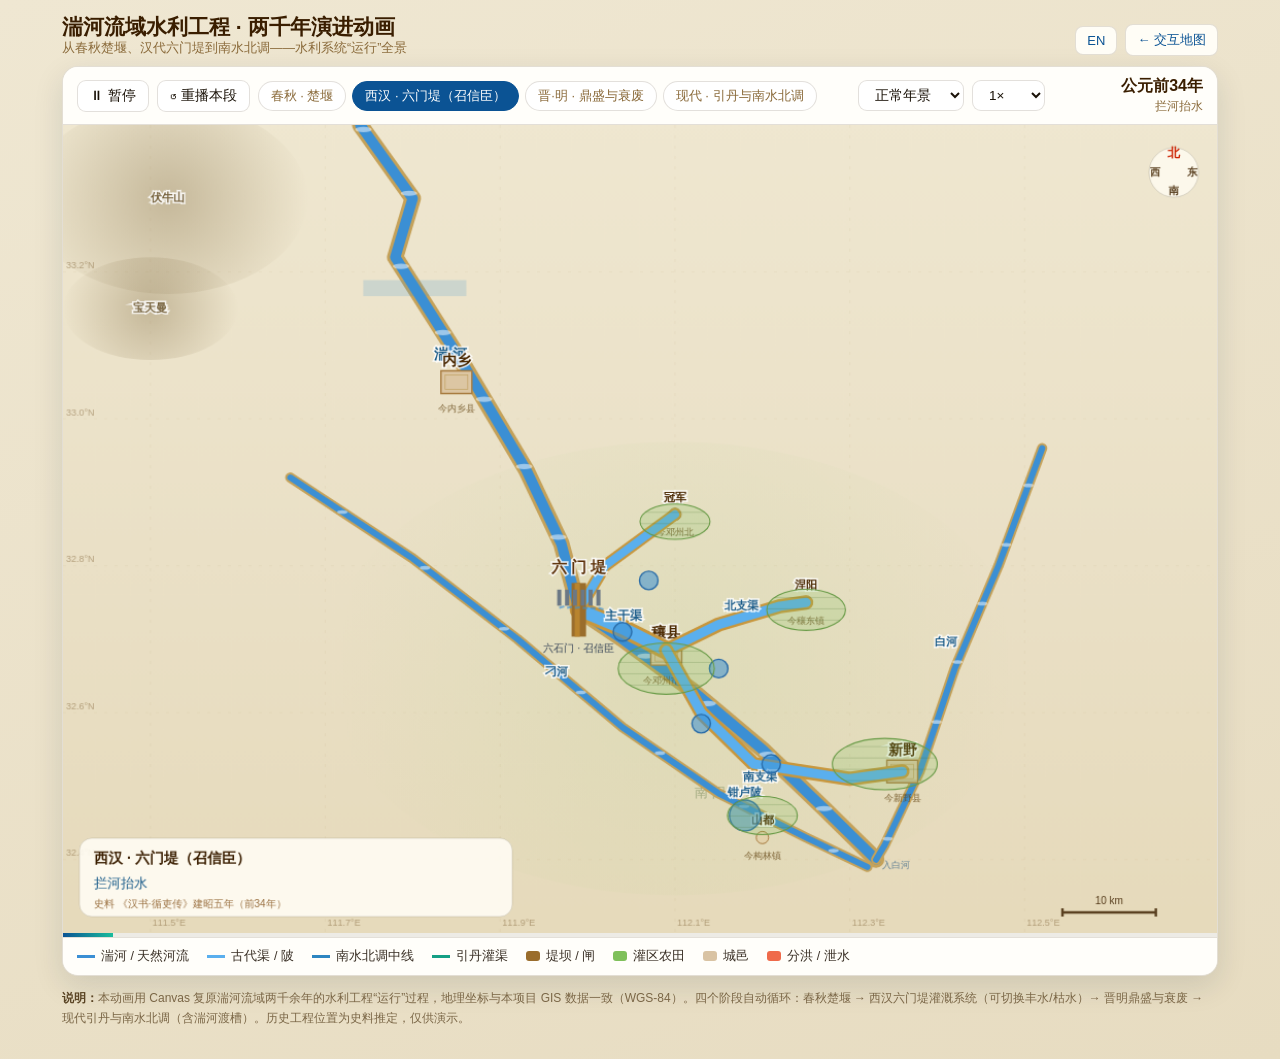
==== demo.html @ 33f76254 "Add comprehensive Canvas animation demo (2,000-year evolution) A self-contained, bilingual Canvas an" ====
<!DOCTYPE html>
<html lang="zh-CN">
<head>
<meta charset="UTF-8"/>
<meta name="viewport" content="width=device-width,initial-scale=1.0"/>
<title>湍河流域水利演进动画 · Tuan River Basin Hydraulic Engineering — Live Animation</title>
<link rel="icon" type="image/svg+xml" href="assets/favicon.svg"/>
<style>
  *{margin:0;padding:0;box-sizing:border-box;}
  :root{
    --ink:#1a1208; --paper:#f3ecd9; --card:#fffdf6; --line:rgba(60,40,10,.14);
    --brand:#0b5394; --accent:#1abc9c; --muted:#8a6a3a;
  }
  body{
    background:linear-gradient(160deg,#efe7d2,#e7dcc1);
    font-family:"PingFang SC","Microsoft YaHei","Noto Sans CJK SC",-apple-system,Segoe UI,sans-serif;
    color:var(--ink); -webkit-font-smoothing:antialiased;
  }
  #wrap{max-width:1180px;margin:0 auto;padding:14px 12px 30px;}
  header.top{display:flex;align-items:flex-end;gap:14px;flex-wrap:wrap;margin-bottom:10px;}
  h1{font-size:21px;font-weight:750;color:#3a1e00;line-height:1.2;}
  h1 small{display:block;font-size:12.5px;font-weight:500;color:var(--muted);margin-top:2px;}
  .top-links{margin-left:auto;display:flex;gap:8px;align-items:center;}
  .lnk{font-size:13px;color:var(--brand);text-decoration:none;border:1px solid var(--line);
       border-radius:8px;padding:6px 11px;background:var(--card);white-space:nowrap;}
  .lnk:hover{border-color:var(--brand);}
  .lnk.lang{cursor:pointer;}

  .card{background:var(--card);border-radius:16px;box-shadow:0 10px 30px rgba(20,40,60,.12);
        overflow:hidden;border:1px solid var(--line);}
  .toolbar{display:flex;flex-wrap:wrap;gap:8px;align-items:center;padding:10px 14px;
           border-bottom:1px solid var(--line);background:#fffefa;}
  button,select{border:1px solid var(--line);border-radius:9px;padding:6px 12px;background:#fff;
                color:var(--ink);font-size:13.5px;cursor:pointer;font-family:inherit;transition:.12s;}
  button:hover,select:hover{border-color:var(--brand);}
  .chips{display:flex;gap:6px;flex-wrap:wrap;}
  .chip{border-radius:999px;padding:5px 12px;font-size:13px;background:#fff;color:var(--muted);}
  .chip.active{background:var(--brand);color:#fff;border-color:var(--brand);}
  .spacer{flex:1 1 auto;}
  .readout{text-align:right;line-height:1.15;min-width:150px;}
  .readout b{font-size:16px;color:#3a1e00;display:block;font-variant-numeric:tabular-nums;}
  .readout span{font-size:12px;color:var(--muted);}

  .stage{position:relative;background:#ece3c8;}
  canvas{display:block;width:100%;height:auto;}
  /* on-canvas play progress */
  .pbar{height:4px;background:rgba(0,0,0,.07);}
  .pbar > i{display:block;height:100%;background:linear-gradient(90deg,var(--brand),var(--accent));width:0;}

  .leg{display:flex;flex-wrap:wrap;gap:8px 18px;padding:10px 14px;border-top:1px solid var(--line);
       background:#fffefa;font-size:12.5px;color:#3a3026;}
  .li{display:flex;align-items:center;gap:6px;}
  .sq{width:14px;height:10px;border-radius:3px;flex:0 0 auto;}
  .ln{width:18px;height:0;border-top-width:3px;border-top-style:solid;flex:0 0 auto;}
  .note{margin-top:12px;font-size:12px;color:#7a6646;line-height:1.7;}
  .note b{color:#5a4424;}
  @media(max-width:680px){
    h1{font-size:18px;} .readout{min-width:110px;} .chip,button,select{font-size:12.5px;padding:5px 9px;}
  }
</style>
</head>
<body>
<div id="wrap">
  <header class="top">
    <h1>
      <span data-i="title">湍河流域水利工程 · 两千年演进动画</span>
      <small data-i="subtitle">Tuan River Basin Hydraulic Engineering — a 2,000-year live animation</small>
    </h1>
    <div class="top-links">
      <a class="lnk lang" id="langBtn">EN</a>
      <a class="lnk" href="index.html" data-i="backMap">← 交互地图</a>
    </div>
  </header>

  <div class="card">
    <div class="toolbar">
      <button id="btPlay">⏸ <span data-i="pause">暂停</span></button>
      <button id="btReplay">↺ <span data-i="replay">重播本段</span></button>
      <div class="chips" id="eraChips"></div>
      <div class="spacer"></div>
      <select id="selMode" title="water regime"></select>
      <select id="selSpeed" title="speed"></select>
      <div class="readout"><b id="yearOut">—</b><span id="stageOut">—</span></div>
    </div>
    <div class="stage">
      <canvas id="cvs" width="1120" height="784"></canvas>
    </div>
    <div class="pbar"><i id="pbarFill"></i></div>
    <div class="leg" id="legend"></div>
  </div>

  <p class="note" id="noteBox"></p>
</div>

<script>
"use strict";
/* ============================================================================
 * 湍河流域水利演进动画 — self-contained Canvas animation (no framework).
 * Demonstrates 2,000+ years of hydro engineering in the Tuan River basin
 * "running": Spring & Autumn 楚堰 → Han 六门堤 irrigation → Jin–Ming peak/decline
 * → modern Yindan / South-to-North transfer + reservoirs.
 * Geography is consistent with the project's GIS data (WGS-84 lon/lat).
 * ========================================================================== */

/* ---------- Projection (lon/lat → canvas px) ---------- */
const LON0 = 111.40, LON1 = 112.72;     // west → east
const LATT = 33.40,  LATB = 32.30;       // north(top) → south(bottom)
const CW = 1120, CH = Math.round(CW * ((LATT - LATB) / (LON1 - LON0)) * 0.84); // mild vertical squish → landscape
const cvs = document.getElementById('cvs');
cvs.height = CH;
const ctx = cvs.getContext('2d');
const gx = lon => (lon - LON0) / (LON1 - LON0) * CW;
const gy = lat => (LATT - lat) / (LATT - LATB) * CH;
const G  = (lon, lat) => ({ x: gx(lon), y: gy(lat) });

/* ---------- Geographic data (lon,lat) ---------- */
const TUAN = [[111.74,33.40],[111.80,33.30],[111.78,33.22],[111.86,33.07],[111.93,32.93],
  [111.97,32.83],[111.99,32.74],[112.04,32.70],[112.12,32.63],[112.20,32.55],[112.27,32.47],[112.33,32.40]];
const DIAO = [[111.66,32.92],[111.80,32.81],[111.92,32.70],[112.04,32.58],[112.15,32.49],[112.25,32.43],[112.32,32.39]];
const BAI  = [[112.52,32.96],[112.47,32.80],[112.42,32.66],[112.38,32.52],[112.34,32.42],[112.33,32.40]];

const CITIES = [
  { lon:112.09, lat:32.68, major:true,  zh:'穰县', en:'Rang', sub_zh:'今邓州市区', sub_en:'Dengzhou city' },
  { lon:111.85, lat:33.05, major:true,  zh:'内乡', en:'Neixiang', sub_zh:'今内乡县', sub_en:'Neixiang' },
  { lon:112.36, lat:32.52, major:true,  zh:'新野', en:'Xinye', sub_zh:'今新野县', sub_en:'Xinye' },
  { lon:112.25, lat:32.75, major:false, zh:'涅阳', en:'Nieyang', sub_zh:'今穰东镇', sub_en:'Rangdong' },
  { lon:112.20, lat:32.43, major:false, zh:'山都', en:'Shandu', sub_zh:'今构林镇', sub_en:'Goulin' },
  { lon:112.10, lat:32.87, major:false, zh:'冠军', en:'Guanjun', sub_zh:'今邓州北', sub_en:'N. Dengzhou' },
];
const MOUNTS = [
  { lon:111.52, lat:33.30, rl:0.16, rt:0.13, zh:'伏牛山', en:'Funiu Mts.' },
  { lon:111.50, lat:33.15, rl:0.10, rt:0.07, zh:'宝天曼', en:'Baotianman' },
];

/* Han Six-Gate system */
const DIKE = { lon:111.99, lat:32.74 };                 // 六门堤 on the Tuan, NW of 穰城
const C_MAIN = [[111.99,32.74],[112.04,32.715],[112.09,32.685]];          // 主干渠 → 穰城
const C_N    = [[112.09,32.685],[112.15,32.72],[112.22,32.745],[112.25,32.75]]; // 北支 → 涅阳
const C_S    = [[112.09,32.685],[112.13,32.60],[112.19,32.53],[112.30,32.51],[112.36,32.52]]; // 南支 → 山都/新野
const C_NW   = [[111.99,32.74],[112.02,32.80],[112.10,32.87]];            // 北冠军渠
const C_SPILL= [[111.99,32.74],[111.93,32.80],[111.86,32.87],[111.80,32.93]]; // 分洪渠
const PONDS_HAN = [ // 长藤结瓜 陂塘 (Han)
  {lon:112.04,lat:32.71},{lon:112.15,lat:32.66},{lon:112.13,lat:32.585},{lon:112.21,lat:32.53},
  {lon:112.18,lat:32.46,big:true,zh:'钳卢陂',en:'Qianlu Res.'},{lon:112.07,lat:32.78}];
const PONDS_EXTRA = [ // added at Jin–Ming peak (29→38 陂)
  {lon:112.00,lat:32.66},{lon:112.10,lat:32.61},{lon:112.23,lat:32.60},{lon:112.28,lat:32.49},
  {lon:112.16,lat:32.71},{lon:112.06,lat:32.62},{lon:111.95,lat:32.70}];
const FIELDS = [
  {lon:112.09,lat:32.66, rl:0.055,rt:0.035, on:0.66, zh:'穰县灌区',en:'Rang fields'},
  {lon:112.25,lat:32.74, rl:0.045,rt:0.028, on:0.74, zh:'涅阳灌区',en:'Nieyang fields'},
  {lon:112.34,lat:32.53, rl:0.06, rt:0.035, on:0.80, zh:'新野灌区',en:'Xinye fields'},
  {lon:112.20,lat:32.46, rl:0.04, rt:0.026, on:0.78, zh:'山都灌区',en:'Shandu fields'},
  {lon:112.10,lat:32.86, rl:0.04, rt:0.024, on:0.70, zh:'冠军灌区',en:'Guanjun fields'},
];

/* Chu Weir (Spring & Autumn) — stepped impoundments on the upper Tuan */
const CHU = { lon:111.95, lat:32.85 };
const CHU_FIELD = {lon:112.02,lat:32.82, rl:0.05,rt:0.03, zh:'楚堨灌区',en:'Chu-weir fields'};

/* Modern works */
const TAOCHA = { lon:111.45, lat:32.66 };               // 陶岔渠首 (water source, W margin)
const C_YINDAN = [[111.45,32.66],[111.60,32.62],[111.76,32.62],[111.92,32.61],[112.06,32.585],[112.20,32.55],[112.32,32.52]]; // 引丹总干渠
const C_SNWD   = [[111.43,32.45],[111.58,32.58],[111.74,32.72],[111.93,32.86],[112.05,32.99],[112.18,33.12],[112.30,33.24]];   // 南水北调中线
const AQUE = { lon:111.93, lat:32.86 };                 // 湍河渡槽 (SNWD over Tuan)
const RUBBER = { lon:112.06, lat:32.70 };               // 邓州城区橡胶坝
const WETLAND = [[112.00,32.73],[112.05,32.71],[112.10,32.685],[112.14,32.66]]; // 湿地公园 ribbon
const RES = [
  {lon:111.92,lat:33.20, r:11, zh:'打磨岗水库',en:'Damogang Res.'},
  {lon:111.85,lat:33.30, r:9,  zh:'斩龙岗水库',en:'Zhanlonggang'},
  {lon:111.945,lat:32.657,r:9, zh:'张沟水库',en:'Zhanggou Res.'},
  {lon:111.88,lat:32.52, r:8,  zh:'刘山水库',en:'Liushan Res.'},
];

/* ---------- Era timeline ---------- */
const ERAS = [
  { id:'chu',    year:-650, cycle:15, zh:'春秋 · 楚堰',           en:'Spring & Autumn · Chu Weir' },
  { id:'han',    year:-34,  cycle:26, zh:'西汉 · 六门堤（召信臣）', en:'Western Han · Six-Gate Weir (Shao Xinchen)' },
  { id:'jinming',year:1300, cycle:18, zh:'晋·明 · 鼎盛与衰废',     en:'Jin–Ming · Peak & Decline' },
  { id:'modern', year:2014, cycle:24, zh:'现代 · 引丹与南水北调',   en:'Modern · Yindan & South-to-North Transfer' },
];

/* ---------- i18n ---------- */
const I18N = {
  zh:{ title:'湍河流域水利工程 · 两千年演进动画', subtitle:'从春秋楚堰、汉代六门堤到南水北调——水利系统“运行”全景',
    backMap:'← 交互地图', pause:'暂停', play:'播放', replay:'重播本段',
    modes:{normal:'正常年景',flood:'丰水/分洪',dry:'枯水/保灌'}, speeds:{'0.5':'0.5×','1':'1×','2':'2×'},
    bce:'公元前', ce:'公元', present:'至今' },
  en:{ title:'Tuan River Basin Hydraulic Engineering — 2,000-year animation', subtitle:'From the Chu Weir & Han Six-Gate Weir to the South-to-North Transfer — the water systems "running"',
    backMap:'← Interactive map', pause:'Pause', play:'Play', replay:'Replay segment',
    modes:{normal:'Normal year',flood:'Flood / spill',dry:'Drought / save'}, speeds:{'0.5':'0.5×','1':'1×','2':'2×'},
    bce:'BCE', ce:'CE', present:'present' },
};
const LEGEND = [
  {t:'ln', c:'#3b8fd4', zh:'湍河 / 天然河流', en:'Tuan & natural rivers'},
  {t:'ln', c:'#5aafee', zh:'古代渠 / 陂', en:'Ancient canals / ponds'},
  {t:'ln', c:'#2e86c1', zh:'南水北调中线', en:'South-to-North canal'},
  {t:'ln', c:'#16a085', zh:'引丹灌渠', en:'Yindan canal'},
  {t:'sq', c:'#9a6d2c', zh:'堤坝 / 闸', en:'Dike / gates'},
  {t:'sq', c:'#7fc05a', zh:'灌区农田', en:'Irrigated fields'},
  {t:'sq', c:'#d9c3a3', zh:'城邑', en:'Towns'},
  {t:'sq', c:'#ef6a4a', zh:'分洪 / 泄水', en:'Flood spill'},
];

/* ---------- State ---------- */
let lang='zh', paused=false, mode='normal', speed=1;
let eraIdx=1, p=0, enter=1, last=performance.now();
const T = ()=>I18N[lang];

/* ---------- Small utils ---------- */
const lerp=(a,b,t)=>a+(b-a)*t, clamp=(v,a,b)=>Math.max(a,Math.min(b,v));
let TICK=0; // global animation clock (seconds), advances regardless of era progress
function pts(arr){ return arr.map(q=>G(q[0],q[1])); }
function strokePts(P,w,c,dash){ ctx.save(); ctx.strokeStyle=c; ctx.lineWidth=w; ctx.lineJoin='round'; ctx.lineCap='round';
  if(dash) ctx.setLineDash(dash); ctx.beginPath(); ctx.moveTo(P[0].x,P[0].y); for(let i=1;i<P.length;i++)ctx.lineTo(P[i].x,P[i].y); ctx.stroke(); ctx.restore(); }
function pathPt(P,prog){ if(prog<=0)return P[0]; if(prog>=1)return P[P.length-1];
  const L=[]; let tot=0; for(let i=0;i<P.length-1;i++){const l=Math.hypot(P[i+1].x-P[i].x,P[i+1].y-P[i].y);L.push(l);tot+=l;}
  let d=tot*prog; for(let i=0;i<L.length;i++){ if(d<=L[i]){const f=d/L[i];return {x:lerp(P[i].x,P[i+1].x,f),y:lerp(P[i].y,P[i+1].y,f)};} d-=L[i]; } return P[P.length-1]; }
function txt(s,x,y,sz,c,al='left',bold=false){ ctx.save(); ctx.fillStyle=c; ctx.font=`${bold?'700':'500'} ${sz}px "PingFang SC","Microsoft YaHei",sans-serif`; ctx.textAlign=al; ctx.textBaseline='middle'; ctx.fillText(s,x,y); ctx.restore(); }
function txtS(s,x,y,sz,c,al='center'){ ctx.save(); ctx.font=`650 ${sz}px "PingFang SC","Microsoft YaHei",sans-serif`; ctx.textAlign=al; ctx.textBaseline='middle';
  ctx.lineWidth=3; ctx.strokeStyle='rgba(255,255,255,.85)'; ctx.strokeText(s,x,y); ctx.fillStyle=c; ctx.fillText(s,x,y); ctx.restore(); }
function flow(P,n,sp,grow,c,off=0){ if(grow<=0)return; ctx.save(); for(let i=0;i<n;i++){ const b=((TICK*sp+off+i/n)%1); const pr=clamp(b/grow,0,1); if(b>grow)continue; const q=pathPt(P,b); ctx.fillStyle=c; ctx.globalAlpha=0.35+0.5*grow; ctx.beginPath(); ctx.ellipse(q.x,q.y,7,2.6,0,0,Math.PI*2); ctx.fill(); } ctx.globalAlpha=1; ctx.restore(); }

/* ---------- Base scene (all eras) ---------- */
function drawBase(modern){
  const bg=ctx.createLinearGradient(0,0,0,CH);
  bg.addColorStop(0,'#efe7d0'); bg.addColorStop(.55,'#eae0c6'); bg.addColorStop(1,'#e6dabb');
  ctx.fillStyle=bg; ctx.fillRect(0,0,CW,CH);
  // Nanyang basin tint
  const bp=G(112.10,32.66); const rg=ctx.createRadialGradient(bp.x,bp.y,10,bp.x,bp.y,330);
  rg.addColorStop(0,'rgba(150,200,110,.12)'); rg.addColorStop(1,'rgba(150,200,110,0)');
  ctx.fillStyle=rg; ctx.beginPath(); ctx.ellipse(bp.x,bp.y,340,220,0,0,Math.PI*2); ctx.fill();
  // graticule
  ctx.save(); ctx.strokeStyle='rgba(150,120,60,.10)'; ctx.lineWidth=.6; ctx.setLineDash([3,7]);
  for(let lo=111.5;lo<=112.7;lo+=0.2){const x=gx(lo); ctx.beginPath();ctx.moveTo(x,0);ctx.lineTo(x,CH);ctx.stroke(); txt(lo.toFixed(1)+'°E',x+2,CH-9,9,'rgba(130,100,55,.5)');}
  for(let la=32.4;la<=33.4;la+=0.2){const y=gy(la); ctx.beginPath();ctx.moveTo(0,y);ctx.lineTo(CW,y);ctx.stroke(); txt(la.toFixed(1)+'°N',3,y-6,9,'rgba(130,100,55,.5)');}
  ctx.setLineDash([]); ctx.restore();
  // mountains
  MOUNTS.forEach(m=>{ const c=G(m.lon,m.lat); const rx=m.rl/(LON1-LON0)*CW, ry=m.rt/(LATT-LATB)*CH;
    const g=ctx.createRadialGradient(c.x,c.y,0,c.x,c.y,Math.max(rx,ry));
    g.addColorStop(0,'rgba(120,98,55,.34)'); g.addColorStop(1,'rgba(120,98,55,0)');
    ctx.fillStyle=g; ctx.beginPath(); ctx.ellipse(c.x,c.y,rx,ry,0,0,Math.PI*2); ctx.fill();
    txtS(L(m),c.x,c.y,11,'rgba(95,72,28,.85)'); });
  txt(lang==='zh'?'南 阳 盆 地':'Nanyang Basin', G(112.16,32.62).x, G(112.16,32.62).y+92, 13,'rgba(70,100,45,.4)','center');

  // rivers
  drawRiver(TUAN, true, lang==='zh'?'湍 河':'Tuan R.');
  drawRiver(DIAO, false, lang==='zh'?'刁河':'Diao R.');
  drawRiver(BAI, false, lang==='zh'?'白河':'Bai R.');
  // confluence note (Xinye)
  const cf=G(112.33,32.40); txt(lang==='zh'?'入白河':'→ Bai R.', cf.x+6, cf.y+6, 9,'rgba(40,90,130,.7)');

  drawCities();
  drawCompassScale();
}
function L(o){ return o[lang] || o.zh; }
function drawRiver(arr, main, label){
  const P=pts(arr);
  strokePts(P, main?16:10, '#c5a25a');           // bank
  strokePts(P, main?10:6, '#3b8fd4');            // water
  ctx.save(); for(let i=0;i<(main?12:7);i++){ const b=((TICK*0.08+i/(main?12:7))%1); const q=pathPt(P,b);
    ctx.fillStyle='rgba(255,255,255,.5)'; ctx.beginPath(); ctx.ellipse(q.x,q.y,main?8:5,main?2.6:1.8,0,0,Math.PI*2); ctx.fill(); } ctx.restore();
  const mp=pathPt(P,main?0.30:0.5); txtS(label, mp.x-14, mp.y-12, main?14:11, '#185a87','center');
}
function drawCities(){
  CITIES.forEach(c=>{ const p=G(c.lon,c.lat);
    ctx.save();
    if(c.major){ ctx.fillStyle='#dcc6a3'; ctx.strokeStyle='#a87c40'; ctx.lineWidth=1.4;
      ctx.beginPath(); ctx.rect(p.x-15,p.y-11,30,22); ctx.fill(); ctx.stroke();
      ctx.strokeStyle='#c2a263'; ctx.lineWidth=.7; ctx.strokeRect(p.x-11,p.y-7,22,14);
    } else { ctx.fillStyle='#e3d2ab'; ctx.strokeStyle='#a87c40'; ctx.lineWidth=1; ctx.beginPath(); ctx.arc(p.x,p.y,6,0,Math.PI*2); ctx.fill(); ctx.stroke(); }
    ctx.restore();
    txtS(L(c), p.x, p.y-(c.major?20:16), c.major?13.5:11, '#4a2800','center');
    txt(c[lang==='zh'?'sub_zh':'sub_en'], p.x, p.y+(c.major?26:18), 9,'rgba(100,70,20,.8)','center');
  });
}
function drawCompassScale(){
  const cx=CW-42,cy=46,r=18; ctx.save();
  ctx.fillStyle='rgba(255,252,240,.85)'; ctx.strokeStyle='rgba(0,0,0,.12)'; ctx.lineWidth=1;
  ctx.beginPath(); ctx.arc(cx,cy,r+6,0,Math.PI*2); ctx.fill(); ctx.stroke();
  [['N',0],['E',1],['S',2],['W',3]].forEach(([d,i])=>{ const a=i*Math.PI/2-Math.PI/2; const tx=cx+Math.cos(a)*r, ty=cy+Math.sin(a)*r;
    ctx.fillStyle=d==='N'?'#cc2200':'#5a4020'; ctx.font=`700 ${d==='N'?12:10}px sans-serif`; ctx.textAlign='center'; ctx.textBaseline='middle';
    ctx.fillText(lang==='zh'?({N:'北',E:'东',S:'南',W:'西'}[d]):d, tx,ty); });
  ctx.restore();
  const bar=(10/93.6)/(LON1-LON0)*CW; const sx=CW-150, sy=CH-20; // ~10 km
  ctx.save(); ctx.strokeStyle='#5a4020'; ctx.lineWidth=2.4;
  ctx.beginPath(); ctx.moveTo(sx,sy);ctx.lineTo(sx+bar,sy); ctx.moveTo(sx,sy-4);ctx.lineTo(sx,sy+4); ctx.moveTo(sx+bar,sy-4);ctx.lineTo(sx+bar,sy+4); ctx.stroke();
  txt('10 km', sx+bar/2, sy-11, 10,'#5a4020','center'); ctx.restore();
}

/* ---------- Reusable parts ---------- */
function pond(o,fill,alpha=1){ const p=G(o.lon,o.lat); const R=o.big?15:9; ctx.save(); ctx.globalAlpha=alpha;
  ctx.strokeStyle='#2a6ca8'; ctx.lineWidth=1.4; ctx.fillStyle='rgba(59,143,212,.55)';
  ctx.beginPath(); ctx.arc(p.x,p.y,R,0,Math.PI*2); ctx.fill(); ctx.stroke();
  ctx.save(); ctx.beginPath(); ctx.arc(p.x,p.y,R-2,0,Math.PI*2); ctx.clip();
  ctx.fillStyle=`rgba(190,224,254,${0.3+fill*0.55})`; ctx.fillRect(p.x-R,p.y+R-fill*2*R,2*R,2*R); ctx.restore();
  ctx.restore(); if(o.big) txtS(L(o),p.x,p.y-R-7,11,'#1a5c8a'); }
function field(f,wet,alpha=1){ const p=G(f.lon,f.lat); const rx=f.rl/(LON1-LON0)*CW, ry=f.rt/(LATT-LATB)*CH;
  ctx.save(); ctx.globalAlpha=alpha;
  ctx.fillStyle=`rgba(127,192,90,${0.22+wet*0.5})`; ctx.strokeStyle='#6a9c48'; ctx.lineWidth=1.1;
  ctx.beginPath(); ctx.ellipse(p.x,p.y,rx,ry,0,0,Math.PI*2); ctx.fill(); ctx.stroke();
  ctx.save(); ctx.beginPath(); ctx.ellipse(p.x,p.y,rx,ry,0,0,Math.PI*2); ctx.clip();
  ctx.strokeStyle='rgba(70,110,45,.25)'; ctx.lineWidth=.8;
  for(let dy=-ry+8;dy<ry;dy+=11){ ctx.beginPath(); ctx.moveTo(p.x-rx,p.y+dy); ctx.lineTo(p.x+rx,p.y+dy); ctx.stroke(); }
  if(wet>0.05){ ctx.fillStyle=`rgba(255,255,255,${0.05+wet*0.13})`; for(let i=0;i<4;i++){ const sx=p.x-rx+((TICK*16+i*26)%(rx*2)); ctx.fillRect(sx,p.y-ry+i*14,18,3);} }
  ctx.restore(); ctx.restore();
  if(wet>0.12) txtS(L(f),p.x,p.y,10.5,'#255022'); }

/* ---------- Era: Chu Weir (Spring & Autumn) ---------- */
function eraChu(prog,a){
  const c=G(CHU.lon,CHU.lat);
  // stepped impoundments (八重) descending SE along the slope
  const steps=8, fillAll=clamp(prog/0.55,0,1);
  for(let i=0;i<steps;i++){
    const sx=c.x+i*10, sy=c.y+i*7;
    const f=clamp((fillAll*steps)-i,0,1);
    ctx.save(); ctx.globalAlpha=a;
    ctx.strokeStyle='#9a6d2c'; ctx.lineWidth=2; ctx.fillStyle=`rgba(70,150,210,${0.25+f*0.45})`;
    ctx.beginPath(); ctx.ellipse(sx,sy,13,6,0.4,0,Math.PI*2); ctx.fill(); ctx.stroke(); ctx.restore();
  }
  txtS(lang==='zh'?'楚 堨（楚堰）':'Chu Weir', c.x+30, c.y-16, 13.5,'#5c3008');
  txt(lang==='zh'?'高下相承八重':'eight stepped ponds', c.x+30, c.y-2, 10,'#8a6030');
  const fw=clamp((prog-0.5)/0.4,0,1)*0.8; field(CHU_FIELD, fw, a);
}

/* ---------- Era: Han Six-Gate system ---------- */
function gateOpen(prog){
  if(mode==='flood') return prog<0.12?clamp(prog/0.12,0,1)*0.9:0.95;
  if(mode==='dry')   return prog<0.12?clamp(prog/0.12,0,1)*0.32:0.32;
  return prog<0.12?clamp(prog/0.12,0,1)*0.62:0.64;
}
function dike(open,a){
  const d=G(DIKE.lon,DIKE.lat); ctx.save(); ctx.globalAlpha=a;
  ctx.fillStyle='#9a6d2c'; ctx.fillRect(d.x-7,d.y-26,14,52);
  ctx.fillStyle='#b8842e'; ctx.fillRect(d.x-4,d.y-26,5,52);
  for(let i=0;i<6;i++){ const gxp=d.x-19+i*7.6; const lift=open*11;
    ctx.fillStyle='#6b7885'; ctx.fillRect(gxp-2,d.y-22+lift,4,18-lift);
    if(open>0.05){ ctx.strokeStyle=`rgba(59,143,212,${0.55+open*0.35})`; ctx.lineWidth=1.6+open*2;
      ctx.beginPath(); ctx.moveTo(gxp,d.y-2); ctx.lineTo(gxp+open*22,d.y-2+(i-2.5)*0.6); ctx.stroke(); } }
  ctx.restore();
  txtS(lang==='zh'?'六 门 堤':'Six-Gate Weir', d.x, d.y-40, 14.5,'#5c3008');
  txt(lang==='zh'?'六石门 · 召信臣':'six stone gates · Shao Xinchen', d.x, d.y+38, 10,'#334155','center');
  // upstream impounded water
  const up=pathPt(pts(TUAN),0.20); const rise=lerp(10,26,clamp(open/0.64,0,1));
  ctx.save(); ctx.globalAlpha=a; ctx.fillStyle='rgba(59,143,212,.18)'; ctx.fillRect(up.x-50,up.y-rise/2,100,rise); ctx.restore();
}
function eraHan(prog,a, peak){
  const ws = mode==='flood'?1.4:mode==='dry'?0.55:1.0;
  const open=gateOpen(prog);
  // canal beds + water
  const mainG=clamp((prog-0.12)/0.18,0,1), nG=clamp((prog-0.40)/0.18,0,1),
        sG=clamp((prog-0.46)/0.20,0,1), nwG=clamp((prog-0.34)/0.18,0,1);
  [[C_MAIN,18,12],[C_N,14,9],[C_S,14,9],[C_NW,12,8]].forEach(([arr,bw,ww])=>{
    ctx.save(); ctx.globalAlpha=a; strokePts(pts(arr),bw,'#c8973d'); strokePts(pts(arr),ww,'#5aafee'); ctx.restore();
  });
  // labels
  ctx.save(); ctx.globalAlpha=a;
  const mm=pathPt(pts(C_MAIN),0.5); txtS(lang==='zh'?'主干渠':'main canal',mm.x,mm.y-12,11.5,'#1a5c8a');
  const nm=pathPt(pts(C_N),0.55); txtS(lang==='zh'?'北支渠':'N. branch',nm.x,nm.y-11,10.5,'#1a5c8a');
  const sm=pathPt(pts(C_S),0.5); txtS(lang==='zh'?'南支渠':'S. branch',sm.x+4,sm.y+13,10.5,'#1a5c8a');
  ctx.restore();
  // flood spill
  if(mode==='flood'){ const g=clamp((prog-0.16)/0.2,0,1); if(g>0){ ctx.save(); ctx.globalAlpha=a; strokePts(pts(C_SPILL),16,'#c8973d'); strokePts(pts(C_SPILL),9,'#ef6a4a'); ctx.restore();
    flow(pts(C_SPILL),9,0.14,g,'#ffc8b8',0.5); const lp=pts(C_SPILL).slice(-1)[0]; txtS(lang==='zh'?'分洪泄水':'flood spill',lp.x-30,lp.y-14,11,'#b91c1c'); } }
  // ponds
  const PSET = peak ? PONDS_HAN.concat(PONDS_EXTRA) : PONDS_HAN;
  PSET.forEach((pd,i)=>{ const f=clamp((prog-(0.46+ (i%6)*0.03))/0.18,0,1); pond(pd,f,a); });
  // particles
  flow(pts(C_MAIN),13,0.13*ws,mainG,'#bde0fa');
  flow(pts(C_N),10,0.11*ws,nG,'#bde0fa',0.15);
  flow(pts(C_S),11,0.10*ws,sG,'#bde0fa',0.30);
  flow(pts(C_NW),8,0.09*ws,nwG,'#bde0fa',0.45);
  // gate + fields
  dike(open,a);
  FIELDS.forEach(f=>{ let w=clamp((prog-f.on)/0.18,0,1); w = mode==='dry'?w*0.7 : mode==='flood'?Math.min(1,w*1.15):w; field(f,w,a); });
}

/* ---------- Era: Jin–Ming peak & decline ---------- */
function eraJinMing(prog,a){
  // Peak phase reuses Han network fully grown; decline dims it & tints silt.
  const decline=clamp((prog-0.6)/0.4,0,1);
  const aa=a*(1-decline*0.55);
  // full canals
  [[C_MAIN,18,12],[C_N,14,9],[C_S,14,9],[C_NW,12,8]].forEach(([arr,bw,ww])=>{ ctx.save(); ctx.globalAlpha=aa; strokePts(pts(arr),bw,'#c8973d'); strokePts(pts(arr),ww,'#5aafee'); ctx.restore(); });
  PONDS_HAN.concat(PONDS_EXTRA).forEach((pd,i)=>{ const f=(1-decline)*clamp(prog/0.3+ (i%5)*0.0,0,1); pond(pd,Math.max(0.15,f),aa); });
  dike(0.6*(1-decline),aa);
  flow(pts(C_MAIN),13,0.12,(1-decline),'#bde0fa');
  flow(pts(C_S),11,0.10,(1-decline),'#bde0fa',0.3);
  FIELDS.forEach(f=> field(f,(1-decline)*0.8, aa));
  // silt overlay on decline
  if(decline>0){ ctx.save(); ctx.globalAlpha=decline*0.28; ctx.fillStyle='#c2a878';
    const d=G(DIKE.lon,DIKE.lat); ctx.beginPath(); ctx.ellipse(d.x+60,d.y+30,150,90,0,0,Math.PI*2); ctx.fill(); ctx.restore();
    txtS(lang==='zh'?'明末淤废':'silted up (late Ming)', G(112.06,32.62).x, G(112.06,32.62).y, 12,'#7a4a10'); }
}

/* ---------- Era: Modern ---------- */
function eraModern(prog,a){
  // relict Six-Gate (dashed)
  ctx.save(); ctx.globalAlpha=a*0.5; const d=G(DIKE.lon,DIKE.lat);
  ctx.strokeStyle='#9a6d2c'; ctx.lineWidth=2; ctx.setLineDash([4,4]); ctx.strokeRect(d.x-7,d.y-22,14,44); ctx.setLineDash([]); ctx.restore();
  txt(lang==='zh'?'六门堤（遗址）':'Six-Gate (relict)', d.x, d.y-30, 9.5,'rgba(120,80,30,.7)','center');

  const yindanG=clamp((prog-0.10)/0.25,0,1);
  const snwdG  =clamp((prog-0.42)/0.28,0,1);
  const cityG  =clamp((prog-0.70)/0.25,0,1);

  // Yindan canal
  ctx.save(); ctx.globalAlpha=a; strokePts(pts(C_YINDAN),11,'#0f7a63'); strokePts(pts(C_YINDAN),6,'#2fd0ab'); ctx.restore();
  flow(pts(C_YINDAN),16,0.12,yindanG,'#bff3e6');
  const ym=pathPt(pts(C_YINDAN),0.55); txtS(lang==='zh'?'引丹总干渠':'Yindan canal',ym.x,ym.y+14,11,'#0c6b54');
  // Taocha headworks
  const tc=G(TAOCHA.lon,TAOCHA.lat); ctx.save(); ctx.globalAlpha=a; ctx.fillStyle='#7f8c8d'; ctx.fillRect(tc.x-5,tc.y-9,10,18); ctx.restore();
  txtS(lang==='zh'?'陶岔渠首':'Taocha intake', tc.x+4, tc.y-16, 10.5,'#3a4a50','left');
  txt(lang==='zh'?'（源自丹江口）':'(from Danjiangkou)', tc.x+4, tc.y-3, 9,'#5a6a70','left');

  // SNWD main canal (north)
  ctx.save(); ctx.globalAlpha=a; strokePts(pts(C_SNWD),12,'#1e5a8a'); strokePts(pts(C_SNWD),6,'#4aa8e6'); ctx.restore();
  flow(pts(C_SNWD),18,0.13,snwdG,'#cfeaff',0.2);
  const sm=pathPt(pts(C_SNWD),0.7); txtS(lang==='zh'?'南水北调中线':'S-to-N Transfer',sm.x+8,sm.y-12,11,'#11476f');
  // Tuanhe aqueduct (SNWD over Tuan) — trough with flow above river crossing
  if(snwdG>0){ const aq=G(AQUE.lon,AQUE.lat); ctx.save(); ctx.globalAlpha=a;
    ctx.strokeStyle='#5a4a6a'; ctx.lineWidth=3; ctx.beginPath(); ctx.moveTo(aq.x-22,aq.y-8); ctx.lineTo(aq.x+22,aq.y-12); ctx.stroke(); // trough deck
    ctx.strokeStyle='#7a6a8a'; ctx.lineWidth=1.6; for(let i=-2;i<=2;i++){ ctx.beginPath(); ctx.moveTo(aq.x+i*10,aq.y-10); ctx.lineTo(aq.x+i*10,aq.y+4); ctx.stroke(); } // piers
    ctx.restore();
    flow([{x:aq.x-22,y:aq.y-10},{x:aq.x+22,y:aq.y-13}],5,0.5,snwdG,'#cfeaff');
    txtS(lang==='zh'?'湍河渡槽':'Tuanhe Aqueduct', aq.x, aq.y-22, 11.5,'#3a2a55'); }

  // reservoirs fill
  RES.forEach((r,i)=>{ const f=clamp((prog-(0.12+i*0.05))/0.2,0,1); const p=G(r.lon,r.lat);
    ctx.save(); ctx.globalAlpha=a; ctx.strokeStyle='#1c6dd0'; ctx.lineWidth=1.4; ctx.fillStyle='rgba(42,127,255,.5)';
    ctx.beginPath(); ctx.arc(p.x,p.y,r.r,0,Math.PI*2); ctx.fill(); ctx.stroke();
    ctx.beginPath(); ctx.arc(p.x,p.y,r.r-2,0,Math.PI*2); ctx.clip(); ctx.fillStyle=`rgba(180,220,255,${.3+f*.5})`; ctx.fillRect(p.x-r.r,p.y+r.r-f*2*r.r,2*r.r,2*r.r); ctx.restore();
    if(i<3) txtS(L(r),p.x,p.y-r.r-7,9.5,'#11476f'); });

  // urban rubber dam + wetland + fields (late phase)
  if(cityG>0){ const rb=G(RUBBER.lon,RUBBER.lat); ctx.save(); ctx.globalAlpha=a*cityG;
    ctx.strokeStyle='#16a085'; ctx.lineWidth=3; ctx.beginPath(); ctx.moveTo(rb.x-10,rb.y); ctx.lineTo(rb.x+10,rb.y); ctx.stroke();
    ctx.fillStyle='rgba(26,160,133,.25)'; strokePts(pts(WETLAND),12,'rgba(39,174,96,.35)'); ctx.restore();
    txtS(lang==='zh'?'城区橡胶坝·湿地公园':'rubber dam · wetland', rb.x+30, rb.y+12, 10,'#0c6b54','left'); }
  FIELDS.forEach(f=> field(f, cityG*0.85*1, a));
}

/* ---------- Stage annotation ---------- */
function stageInfo(prog){
  const era=ERAS[eraIdx];
  let st={}, src='';
  if(era.id==='chu'){
    st = prog<0.5 ? {zh:'筑楚堨蓄水',en:'Building the Chu Weir'} : {zh:'灌溉上游农田',en:'Watering the upper fields'};
    src = lang==='zh'?'《水经注·湍水》':'Commentary on the Water Classic';
  } else if(era.id==='han'){
    if(prog<0.12) st={zh:'拦河抬水',en:'Damming & raising the water'};
    else if(prog<0.30) st={zh:'六门开闸分流',en:'Opening the six gates'};
    else if(prog<0.46) st={zh:'主干渠输水',en:'Conveying along the main canal'};
    else if(prog<0.66) st={zh:'陂堰蓄调（长藤结瓜）',en:'Ponds buffer the flow (vine & melons)'};
    else st={zh:'支渠灌田 · 穰新野最为膏腴',en:'Branch canals irrigate the fields'};
    if(mode==='flood'&&prog>0.16) st={zh:'丰水期：分洪 + 灌溉并行',en:'Flood: spill + irrigate together'};
    if(mode==='dry'&&prog>0.16) st={zh:'枯水期：收窄闸门保灌',en:'Drought: narrow gates to save the crop'};
    src = lang==='zh'?'《汉书·循吏传》建昭五年（前34年）':'Book of Han · 34 BCE';
  } else if(era.id==='jinming'){
    st = prog<0.6 ? {zh:'鼎盛：杜预复廿九陂、明增至卅八陂',en:'Peak: 29 ponds (Jin) → 38 (Ming)'} : {zh:'失修淤废',en:'Neglect & siltation'};
    src = lang==='zh'?'《元和郡县志》·明嘉靖《南阳府志》':'Yuanhe Gazetteers · Ming records';
  } else {
    if(prog<0.42) st={zh:'陶岔引丹·总干渠输水',en:'Taocha intake · Yindan canal'};
    else if(prog<0.70) st={zh:'南水北调中线·湍河渡槽跨河',en:'S-to-N canal · Tuanhe Aqueduct'};
    else st={zh:'城区橡胶坝·湿地·现代灌区',en:'Rubber dam · wetland · modern irrigation'};
    src = lang==='zh'?'引丹1974 · 南水北调2014':'Yindan 1974 · S-to-N 2014';
  }
  return {st, src};
}
function drawAnnotation(prog){
  const {st,src}=stageInfo(prog);
  const era=ERAS[eraIdx];
  document.getElementById('stageOut').textContent = L(st);
  document.getElementById('yearOut').textContent = fmtYear(era.year);
  // on-canvas box
  const bx=16, by=CH-92, bw=Math.min(420, CW*0.5), bh=76;
  ctx.save(); ctx.fillStyle='rgba(255,252,242,.92)'; ctx.strokeStyle='rgba(0,0,0,.10)'; ctx.lineWidth=1;
  ctx.beginPath(); ctx.roundRect(bx,by,bw,bh,12); ctx.fill(); ctx.stroke(); ctx.restore();
  txt(L(era), bx+14, by+20, 14, '#3a1e00', 'left', true);
  txt(L(st), bx+14, by+44, 13, '#1a5c8a');
  txt((lang==='zh'?'史料 ':'Source ')+src, bx+14, by+64, 10, '#9a7040');
}
function fmtYear(y){ const t=T(); return y<0 ? (lang==='zh'?`${t.bce}${-y}年`:`${-y} ${t.bce}`) : (lang==='zh'?`${y}年`:`${y} ${t.ce}`); }

/* ---------- Render ---------- */
function render(){
  ctx.clearRect(0,0,CW,CH);
  const era=ERAS[eraIdx]; const a=enter;
  drawBase(era.id==='modern');
  if(era.id==='chu') eraChu(p,a);
  else if(era.id==='han') eraHan(p,a,false);
  else if(era.id==='jinming') eraJinMing(p,a);
  else eraModern(p,a);
  drawAnnotation(p);
  document.getElementById('pbarFill').style.width=(p*100).toFixed(1)+'%';
}

/* ---------- Loop ---------- */
function frame(now){
  const dt=Math.min(0.05,(now-last)/1000); last=now;
  if(!paused){
    TICK += dt;
    enter=clamp(enter+dt/0.9,0,1);
    p += dt/ERAS[eraIdx].cycle*speed;
    if(p>=1){ p=0; eraIdx=(eraIdx+1)%ERAS.length; enter=0; syncChips(); }
  }
  render();
  requestAnimationFrame(frame);
}

/* ---------- Controls ---------- */
function syncChips(){ document.querySelectorAll('#eraChips .chip').forEach((c,i)=>c.classList.toggle('active',i===eraIdx)); }
function buildChips(){ const host=document.getElementById('eraChips'); host.innerHTML='';
  ERAS.forEach((e,i)=>{ const b=document.createElement('button'); b.className='chip'+(i===eraIdx?' active':''); b.textContent=L(e);
    b.onclick=()=>{ eraIdx=i; p=0; enter=0; syncChips(); }; host.appendChild(b); }); }
function buildSelects(){
  const m=document.getElementById('selMode'); m.innerHTML='';
  Object.entries(T().modes).forEach(([k,v])=>{ const o=document.createElement('option'); o.value=k; o.textContent=v; if(k===mode)o.selected=true; m.appendChild(o); });
  m.onchange=e=>{ mode=e.target.value; if(eraIdx!==1){eraIdx=1;p=0;enter=0;syncChips();} };
  const s=document.getElementById('selSpeed'); s.innerHTML='';
  Object.entries(T().speeds).forEach(([k,v])=>{ const o=document.createElement('option'); o.value=k; o.textContent=v; if(+k===speed)o.selected=true; s.appendChild(o); });
  s.onchange=e=>{ speed=+e.target.value; };
}
function buildLegend(){ const host=document.getElementById('legend'); host.innerHTML='';
  LEGEND.forEach(l=>{ const d=document.createElement('div'); d.className='li';
    d.innerHTML=`<span class="${l.t==='ln'?'ln':'sq'}" style="${l.t==='ln'?'border-top-color:'+l.c:'background:'+l.c}"></span><span>${l[lang]}</span>`; host.appendChild(d); }); }
function applyI18n(){
  document.documentElement.lang = lang==='zh'?'zh-CN':'en';
  document.querySelectorAll('[data-i]').forEach(el=>{ const k=el.getAttribute('data-i'); if(T()[k]) el.textContent=T()[k]; });
  document.getElementById('langBtn').textContent = lang==='zh'?'EN':'中文';
  document.getElementById('btPlay').innerHTML = (paused?'▶ ':'⏸ ')+ (paused?T().play:T().pause);
  document.getElementById('noteBox').innerHTML = lang==='zh'
    ? '<b>说明：</b>本动画用 Canvas 复原湍河流域两千余年的水利工程“运行”过程，地理坐标与本项目 GIS 数据一致（WGS-84）。'
      +'四个阶段自动循环：春秋楚堰 → 西汉六门堤灌溉系统（可切换丰水/枯水）→ 晋明鼎盛与衰废 → 现代引丹与南水北调（含湍河渡槽）。'
      +'历史工程位置为史料推定，仅供演示。'
    : '<b>Note:</b> This Canvas animation reconstructs 2,000+ years of the Tuan basin’s water systems "running", with geography consistent with the project GIS (WGS-84). '
      +'Four stages auto-loop: Chu Weir (Spring & Autumn) → the Han Six-Gate irrigation system (toggle flood/drought) → Jin–Ming peak & decline → modern Yindan & South-to-North transfer (incl. the Tuanhe Aqueduct). '
      +'Historical positions are inferred from texts, for illustration.';
  buildChips(); buildSelects(); buildLegend();
}
document.getElementById('langBtn').onclick=()=>{ lang=lang==='zh'?'en':'zh'; applyI18n(); };
document.getElementById('btPlay').onclick=()=>{ paused=!paused; applyI18n(); };
document.getElementById('btReplay').onclick=()=>{ p=0; enter=0; };

/* ---------- Boot ---------- */
applyI18n();
requestAnimationFrame(frame);
</script>
</body>
</html>
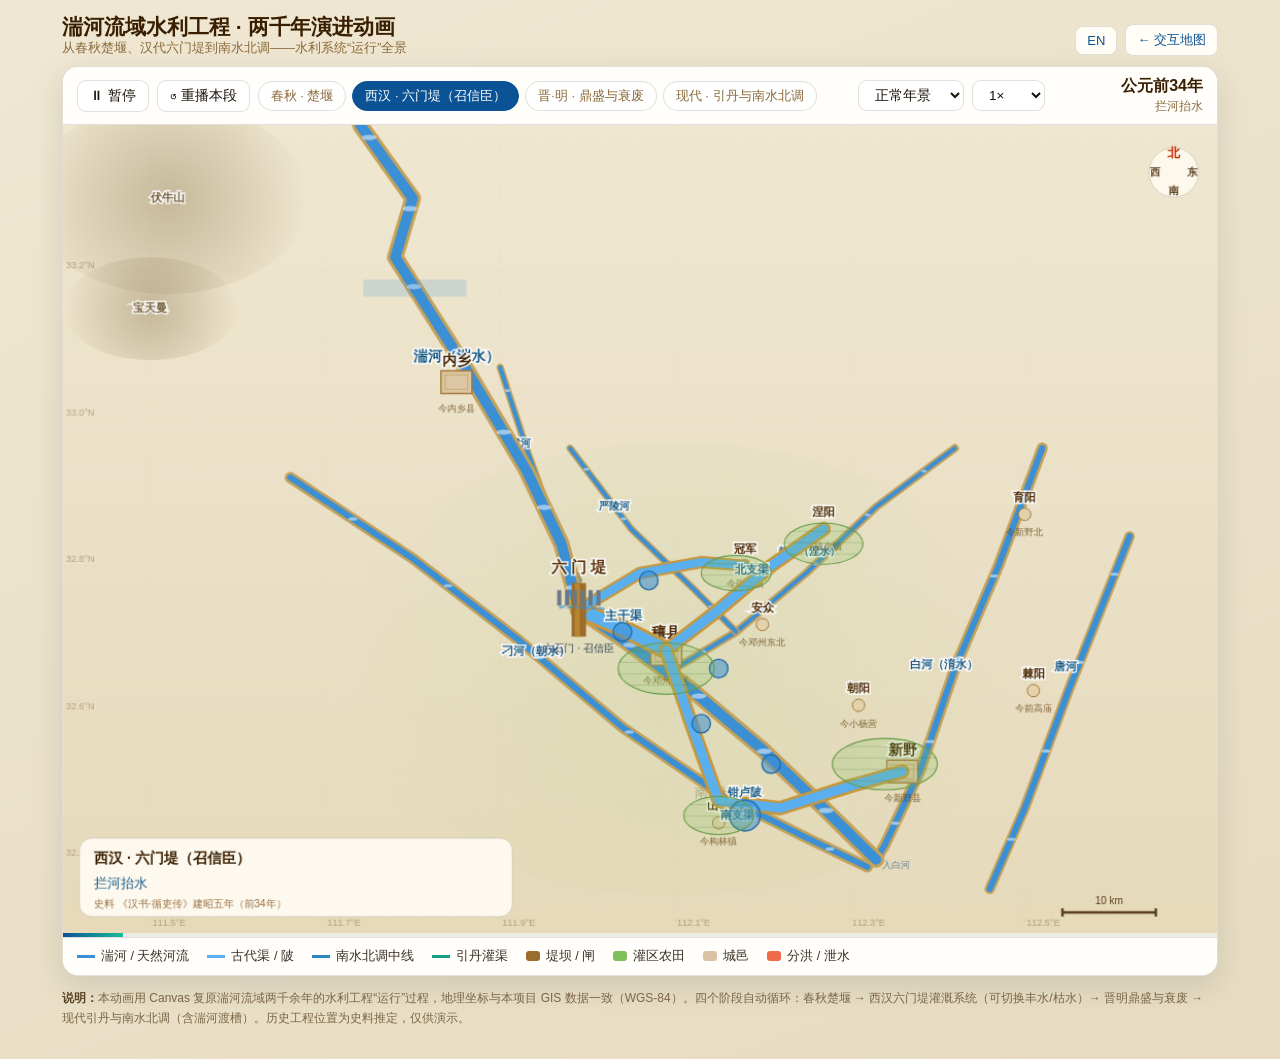
==== commit 0c6cf9d8: "Add more ancient places & rivers to the animation map Enrich demo.html with additional historically-" ====
--- a/demo.html
+++ b/demo.html
@@ -118,14 +118,27 @@
   [111.97,32.83],[111.99,32.74],[112.04,32.70],[112.12,32.63],[112.20,32.55],[112.27,32.47],[112.33,32.40]];
 const DIAO = [[111.66,32.92],[111.80,32.81],[111.92,32.70],[112.04,32.58],[112.15,32.49],[112.25,32.43],[112.32,32.39]];
 const BAI  = [[112.52,32.96],[112.47,32.80],[112.42,32.66],[112.38,32.52],[112.34,32.42],[112.33,32.40]];
-
+// tributaries (left-bank of the Tuan, + eastern Tang R.)
+const ZHAO    = [[112.42,32.96],[112.33,32.88],[112.25,32.79],[112.17,32.71],[112.10,32.66]]; // 赵河(古涅水) → 湍河
+const YANLING = [[111.98,32.96],[112.05,32.85],[112.12,32.77],[112.17,32.71]];                 // 严陵河 → 赵河/湍河
+const MO      = [[111.90,33.07],[111.93,32.96],[111.96,32.86],[111.99,32.78]];                 // 默河 → 湍河 (内乡)
+const TANG    = [[112.62,32.84],[112.55,32.63],[112.50,32.47],[112.46,32.36]];                 // 唐河 (东缘)
+
+// show = eras in which the place is labelled. ALLERA = continuous settlements;
+// IMP = Han→imperial counties; CHU = pre-imperial. (Names are era-appropriate.)
+const ALLERA=['chu','han','jinming','modern'], IMP=['han','jinming'];
 const CITIES = [
-  { lon:112.09, lat:32.68, major:true,  zh:'穰县', en:'Rang', sub_zh:'今邓州市区', sub_en:'Dengzhou city' },
-  { lon:111.85, lat:33.05, major:true,  zh:'内乡', en:'Neixiang', sub_zh:'今内乡县', sub_en:'Neixiang' },
-  { lon:112.36, lat:32.52, major:true,  zh:'新野', en:'Xinye', sub_zh:'今新野县', sub_en:'Xinye' },
-  { lon:112.25, lat:32.75, major:false, zh:'涅阳', en:'Nieyang', sub_zh:'今穰东镇', sub_en:'Rangdong' },
-  { lon:112.20, lat:32.43, major:false, zh:'山都', en:'Shandu', sub_zh:'今构林镇', sub_en:'Goulin' },
-  { lon:112.10, lat:32.87, major:false, zh:'冠军', en:'Guanjun', sub_zh:'今邓州北', sub_en:'N. Dengzhou' },
+  { lon:112.09, lat:32.68, major:true,  show:ALLERA, zh:'穰县', en:'Rang',     sub_zh:'今邓州市区', sub_en:'Dengzhou' },
+  { lon:111.85, lat:33.05, major:true,  show:ALLERA, zh:'内乡', en:'Neixiang', sub_zh:'今内乡县',   sub_en:'Neixiang' },
+  { lon:112.36, lat:32.52, major:true,  show:ALLERA, zh:'新野', en:'Xinye',    sub_zh:'今新野县',   sub_en:'Xinye' },
+  { lon:112.27, lat:32.85, major:false, show:IMP, zh:'涅阳', en:'Nieyang',  sub_zh:'今穰东镇',     sub_en:'Rangdong' },
+  { lon:112.18, lat:32.80, major:false, show:IMP, zh:'冠军', en:'Guanjun',  sub_zh:'今张村镇',     sub_en:'Zhangcun' },
+  { lon:112.20, lat:32.72, major:false, show:IMP, zh:'安众', en:'Anzhong',  sub_zh:'今邓州东北',   sub_en:'NE Dengzhou' },
+  { lon:112.31, lat:32.61, major:false, show:IMP, zh:'朝阳', en:'Zhaoyang', sub_zh:'今小杨营',     sub_en:'Xiaoyangying' },
+  { lon:112.15, lat:32.45, major:false, show:IMP, zh:'山都', en:'Shandu',   sub_zh:'今构林镇',     sub_en:'Goulin' },
+  { lon:112.51, lat:32.63, major:false, show:IMP, zh:'棘阳', en:'Jiyang',   sub_zh:'今前高庙',     sub_en:'Qiangaomiao' },
+  { lon:112.50, lat:32.87, major:false, show:IMP, zh:'育阳', en:'Yuyang',   sub_zh:'今新野北',     sub_en:'N. Xinye' },
+  { lon:111.82, lat:32.56, major:false, show:['chu'], zh:'邓（古邓国）', en:'Deng (anc.)', sub_zh:'今林扒·传', sub_en:'Linba (trad.)' },
 ];
 const MOUNTS = [
   { lon:111.52, lat:33.30, rl:0.16, rt:0.13, zh:'伏牛山', en:'Funiu Mts.' },
@@ -135,9 +148,9 @@
 /* Han Six-Gate system */
 const DIKE = { lon:111.99, lat:32.74 };                 // 六门堤 on the Tuan, NW of 穰城
 const C_MAIN = [[111.99,32.74],[112.04,32.715],[112.09,32.685]];          // 主干渠 → 穰城
-const C_N    = [[112.09,32.685],[112.15,32.72],[112.22,32.745],[112.25,32.75]]; // 北支 → 涅阳
-const C_S    = [[112.09,32.685],[112.13,32.60],[112.19,32.53],[112.30,32.51],[112.36,32.52]]; // 南支 → 山都/新野
-const C_NW   = [[111.99,32.74],[112.02,32.80],[112.10,32.87]];            // 北冠军渠
+const C_N    = [[112.09,32.685],[112.15,32.74],[112.21,32.80],[112.27,32.85]]; // 北支 → 涅阳
+const C_S    = [[112.09,32.685],[112.12,32.58],[112.15,32.48],[112.22,32.47],[112.30,32.50],[112.36,32.52]]; // 南支 → 山都/新野
+const C_NW   = [[111.99,32.74],[112.06,32.79],[112.13,32.805],[112.18,32.80]]; // 北冠军渠 → 冠军
 const C_SPILL= [[111.99,32.74],[111.93,32.80],[111.86,32.87],[111.80,32.93]]; // 分洪渠
 const PONDS_HAN = [ // 长藤结瓜 陂塘 (Han)
   {lon:112.04,lat:32.71},{lon:112.15,lat:32.66},{lon:112.13,lat:32.585},{lon:112.21,lat:32.53},
@@ -147,10 +160,10 @@
   {lon:112.16,lat:32.71},{lon:112.06,lat:32.62},{lon:111.95,lat:32.70}];
 const FIELDS = [
   {lon:112.09,lat:32.66, rl:0.055,rt:0.035, on:0.66, zh:'穰县灌区',en:'Rang fields'},
-  {lon:112.25,lat:32.74, rl:0.045,rt:0.028, on:0.74, zh:'涅阳灌区',en:'Nieyang fields'},
+  {lon:112.27,lat:32.83, rl:0.045,rt:0.028, on:0.74, zh:'涅阳灌区',en:'Nieyang fields'},
   {lon:112.34,lat:32.53, rl:0.06, rt:0.035, on:0.80, zh:'新野灌区',en:'Xinye fields'},
-  {lon:112.20,lat:32.46, rl:0.04, rt:0.026, on:0.78, zh:'山都灌区',en:'Shandu fields'},
-  {lon:112.10,lat:32.86, rl:0.04, rt:0.024, on:0.70, zh:'冠军灌区',en:'Guanjun fields'},
+  {lon:112.15,lat:32.46, rl:0.04, rt:0.026, on:0.78, zh:'山都灌区',en:'Shandu fields'},
+  {lon:112.17,lat:32.79, rl:0.04, rt:0.024, on:0.70, zh:'冠军灌区',en:'Guanjun fields'},
 ];
 
 /* Chu Weir (Spring & Autumn) — stepped impoundments on the upper Tuan */
@@ -221,7 +234,7 @@
 function flow(P,n,sp,grow,c,off=0){ if(grow<=0)return; ctx.save(); for(let i=0;i<n;i++){ const b=((TICK*sp+off+i/n)%1); const pr=clamp(b/grow,0,1); if(b>grow)continue; const q=pathPt(P,b); ctx.fillStyle=c; ctx.globalAlpha=0.35+0.5*grow; ctx.beginPath(); ctx.ellipse(q.x,q.y,7,2.6,0,0,Math.PI*2); ctx.fill(); } ctx.globalAlpha=1; ctx.restore(); }
 
 /* ---------- Base scene (all eras) ---------- */
-function drawBase(modern){
+function drawBase(eraId){
   const bg=ctx.createLinearGradient(0,0,0,CH);
   bg.addColorStop(0,'#efe7d0'); bg.addColorStop(.55,'#eae0c6'); bg.addColorStop(1,'#e6dabb');
   ctx.fillStyle=bg; ctx.fillRect(0,0,CW,CH);
@@ -242,27 +255,32 @@
     txtS(L(m),c.x,c.y,11,'rgba(95,72,28,.85)'); });
   txt(lang==='zh'?'南 阳 盆 地':'Nanyang Basin', G(112.16,32.62).x, G(112.16,32.62).y+92, 13,'rgba(70,100,45,.4)','center');
 
-  // rivers
-  drawRiver(TUAN, true, lang==='zh'?'湍 河':'Tuan R.');
-  drawRiver(DIAO, false, lang==='zh'?'刁河':'Diao R.');
-  drawRiver(BAI, false, lang==='zh'?'白河':'Bai R.');
+  // rivers — eastern/secondary first, tributaries, then the Tuan on top
+  drawRiver(BAI,     lang==='zh'?'白河（淯水）':'Bai R. (Yushui)',     11,6,11, 0.55);
+  drawRiver(TANG,    lang==='zh'?'唐河':'Tang R.',                    10,6,10.5,0.40);
+  drawRiver(DIAO,    lang==='zh'?'刁河（朝水）':'Diao R. (Chaoshui)',  11,6,11, 0.45);
+  drawRiver(ZHAO,    lang==='zh'?'赵河（涅水）':'Zhao R.',             8,4,10,  0.50);
+  drawRiver(YANLING, lang==='zh'?'严陵河':'Yanling R.',               7,4,9.5, 0.35);
+  drawRiver(MO,      lang==='zh'?'默河':'Mo R.',                      7,4,9.5, 0.40);
+  drawRiver(TUAN,    lang==='zh'?'湍河（湍水）':'Tuan R. (Tuanshui)',  16,10,14,0.30);
   // confluence note (Xinye)
   const cf=G(112.33,32.40); txt(lang==='zh'?'入白河':'→ Bai R.', cf.x+6, cf.y+6, 9,'rgba(40,90,130,.7)');
 
-  drawCities();
+  drawCities(eraId);
   drawCompassScale();
 }
 function L(o){ return o[lang] || o.zh; }
-function drawRiver(arr, main, label){
+function drawRiver(arr, label, bankW, waterW, lsz, lpos=0.4){
   const P=pts(arr);
-  strokePts(P, main?16:10, '#c5a25a');           // bank
-  strokePts(P, main?10:6, '#3b8fd4');            // water
-  ctx.save(); for(let i=0;i<(main?12:7);i++){ const b=((TICK*0.08+i/(main?12:7))%1); const q=pathPt(P,b);
-    ctx.fillStyle='rgba(255,255,255,.5)'; ctx.beginPath(); ctx.ellipse(q.x,q.y,main?8:5,main?2.6:1.8,0,0,Math.PI*2); ctx.fill(); } ctx.restore();
-  const mp=pathPt(P,main?0.30:0.5); txtS(label, mp.x-14, mp.y-12, main?14:11, '#185a87','center');
-}
-function drawCities(){
-  CITIES.forEach(c=>{ const p=G(c.lon,c.lat);
+  strokePts(P, bankW, '#c5a25a');                // bank
+  strokePts(P, waterW, '#3b8fd4');               // water
+  const n=Math.max(4, Math.round(P.length*0.9));
+  ctx.save(); for(let i=0;i<n;i++){ const b=((TICK*0.08+i/n)%1); const q=pathPt(P,b);
+    ctx.fillStyle='rgba(255,255,255,.5)'; ctx.beginPath(); ctx.ellipse(q.x,q.y, waterW*0.72, Math.max(1.4,waterW*0.26),0,0,Math.PI*2); ctx.fill(); } ctx.restore();
+  const mp=pathPt(P,lpos); txtS(label, mp.x-8, mp.y-10, lsz, '#185a87','center');
+}
+function drawCities(eraId){
+  CITIES.forEach(c=>{ if(c.show && !c.show.includes(eraId)) return; const p=G(c.lon,c.lat);
     ctx.save();
     if(c.major){ ctx.fillStyle='#dcc6a3'; ctx.strokeStyle='#a87c40'; ctx.lineWidth=1.4;
       ctx.beginPath(); ctx.rect(p.x-15,p.y-11,30,22); ctx.fill(); ctx.stroke();
@@ -485,7 +503,7 @@
 function render(){
   ctx.clearRect(0,0,CW,CH);
   const era=ERAS[eraIdx]; const a=enter;
-  drawBase(era.id==='modern');
+  drawBase(era.id);
   if(era.id==='chu') eraChu(p,a);
   else if(era.id==='han') eraHan(p,a,false);
   else if(era.id==='jinming') eraJinMing(p,a);
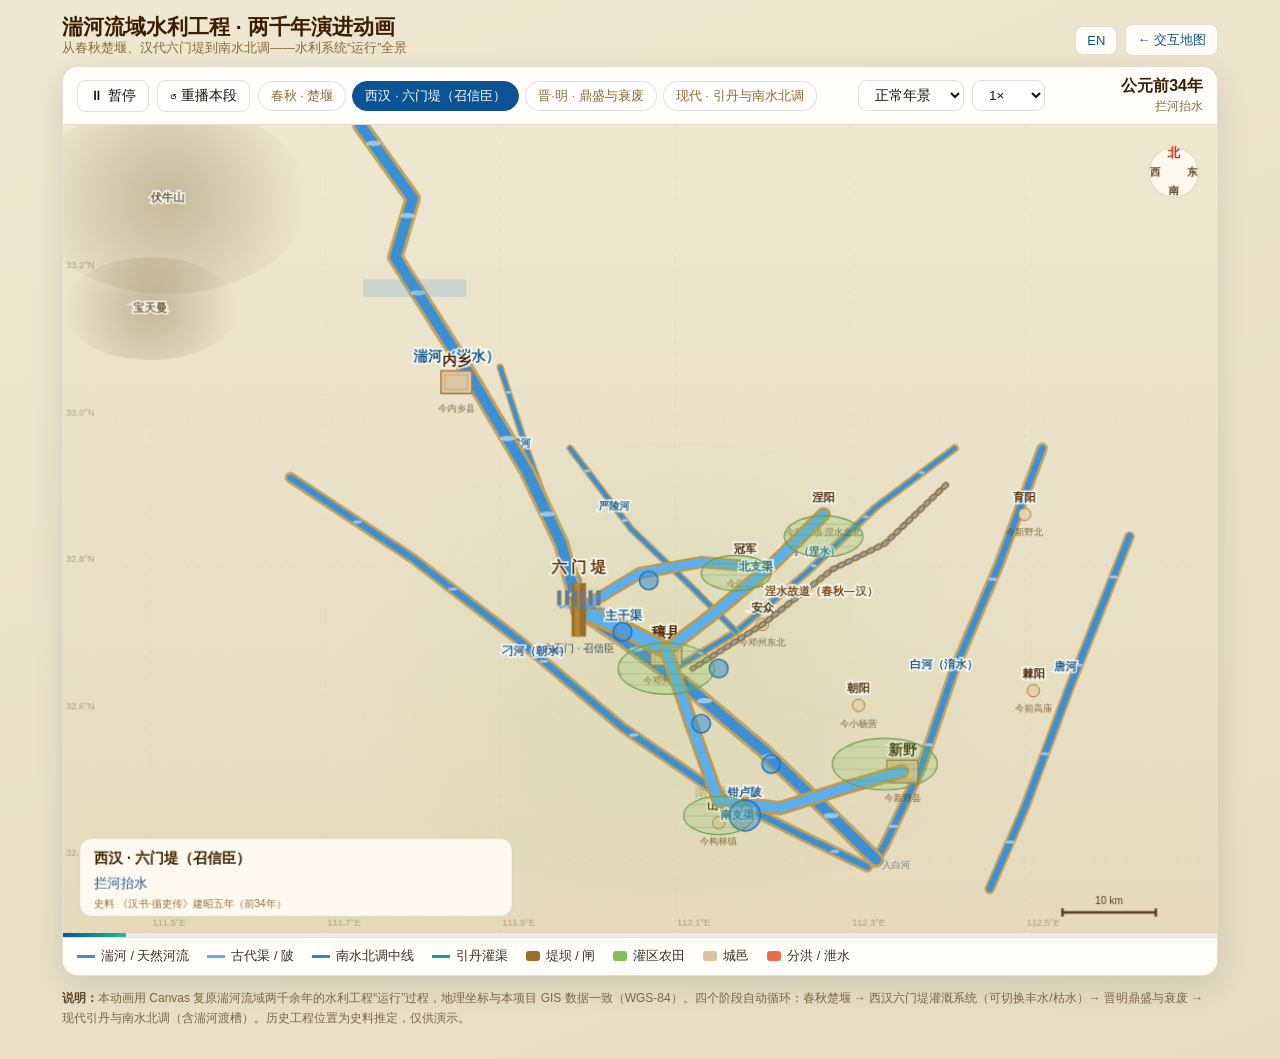
==== commit 80265475: "demo: mark Nieshui (涅水) old course; place Nieyang on its north bank Per the 水北为阳 naming principle, 涅" ====
--- a/demo.html
+++ b/demo.html
@@ -120,6 +120,8 @@
 const BAI  = [[112.52,32.96],[112.47,32.80],[112.42,32.66],[112.38,32.52],[112.34,32.42],[112.33,32.40]];
 // tributaries (left-bank of the Tuan, + eastern Tang R.)
 const ZHAO    = [[112.42,32.96],[112.33,32.88],[112.25,32.79],[112.17,32.71],[112.10,32.66]]; // 赵河(古涅水) → 湍河
+// 涅水故道（春秋—汉）：流经涅阳故城之南；“涅阳”即涅水之北（水北为阳）。示意推定。
+const NIESHUI_OLD = [[112.41,32.91],[112.34,32.83],[112.28,32.795],[112.20,32.72],[112.12,32.66]];
 const YANLING = [[111.98,32.96],[112.05,32.85],[112.12,32.77],[112.17,32.71]];                 // 严陵河 → 赵河/湍河
 const MO      = [[111.90,33.07],[111.93,32.96],[111.96,32.86],[111.99,32.78]];                 // 默河 → 湍河 (内乡)
 const TANG    = [[112.62,32.84],[112.55,32.63],[112.50,32.47],[112.46,32.36]];                 // 唐河 (东缘)
@@ -131,7 +133,7 @@
   { lon:112.09, lat:32.68, major:true,  show:ALLERA, zh:'穰县', en:'Rang',     sub_zh:'今邓州市区', sub_en:'Dengzhou' },
   { lon:111.85, lat:33.05, major:true,  show:ALLERA, zh:'内乡', en:'Neixiang', sub_zh:'今内乡县',   sub_en:'Neixiang' },
   { lon:112.36, lat:32.52, major:true,  show:ALLERA, zh:'新野', en:'Xinye',    sub_zh:'今新野县',   sub_en:'Xinye' },
-  { lon:112.27, lat:32.85, major:false, show:IMP, zh:'涅阳', en:'Nieyang',  sub_zh:'今穰东镇',     sub_en:'Rangdong' },
+  { lon:112.27, lat:32.87, major:false, show:IMP, zh:'涅阳', en:'Nieyang',  sub_zh:'今穰东镇·涅水之北', sub_en:'Rangdong (N. of Nieshui)' },
   { lon:112.18, lat:32.80, major:false, show:IMP, zh:'冠军', en:'Guanjun',  sub_zh:'今张村镇',     sub_en:'Zhangcun' },
   { lon:112.20, lat:32.72, major:false, show:IMP, zh:'安众', en:'Anzhong',  sub_zh:'今邓州东北',   sub_en:'NE Dengzhou' },
   { lon:112.31, lat:32.61, major:false, show:IMP, zh:'朝阳', en:'Zhaoyang', sub_zh:'今小杨营',     sub_en:'Xiaoyangying' },
@@ -148,7 +150,7 @@
 /* Han Six-Gate system */
 const DIKE = { lon:111.99, lat:32.74 };                 // 六门堤 on the Tuan, NW of 穰城
 const C_MAIN = [[111.99,32.74],[112.04,32.715],[112.09,32.685]];          // 主干渠 → 穰城
-const C_N    = [[112.09,32.685],[112.15,32.74],[112.21,32.80],[112.27,32.85]]; // 北支 → 涅阳
+const C_N    = [[112.09,32.685],[112.15,32.74],[112.21,32.80],[112.27,32.87]]; // 北支 → 涅阳
 const C_S    = [[112.09,32.685],[112.12,32.58],[112.15,32.48],[112.22,32.47],[112.30,32.50],[112.36,32.52]]; // 南支 → 山都/新野
 const C_NW   = [[111.99,32.74],[112.06,32.79],[112.13,32.805],[112.18,32.80]]; // 北冠军渠 → 冠军
 const C_SPILL= [[111.99,32.74],[111.93,32.80],[111.86,32.87],[111.80,32.93]]; // 分洪渠
@@ -160,7 +162,7 @@
   {lon:112.16,lat:32.71},{lon:112.06,lat:32.62},{lon:111.95,lat:32.70}];
 const FIELDS = [
   {lon:112.09,lat:32.66, rl:0.055,rt:0.035, on:0.66, zh:'穰县灌区',en:'Rang fields'},
-  {lon:112.27,lat:32.83, rl:0.045,rt:0.028, on:0.74, zh:'涅阳灌区',en:'Nieyang fields'},
+  {lon:112.27,lat:32.84, rl:0.045,rt:0.028, on:0.74, zh:'涅阳灌区',en:'Nieyang fields'},
   {lon:112.34,lat:32.53, rl:0.06, rt:0.035, on:0.80, zh:'新野灌区',en:'Xinye fields'},
   {lon:112.15,lat:32.46, rl:0.04, rt:0.026, on:0.78, zh:'山都灌区',en:'Shandu fields'},
   {lon:112.17,lat:32.79, rl:0.04, rt:0.024, on:0.70, zh:'冠军灌区',en:'Guanjun fields'},
@@ -323,8 +325,20 @@
   ctx.restore(); ctx.restore();
   if(wet>0.12) txtS(L(f),p.x,p.y,10.5,'#255022'); }
 
+/* 涅水故道（春秋—汉）——流经涅阳故城之南，涅阳即“涅水之北” / Nieshui old course (Chu & Han eras) */
+function drawNieshuiOld(a){
+  const P=pts(NIESHUI_OLD);
+  ctx.save(); ctx.globalAlpha=a*0.92;
+  strokePts(P, 6, '#9a6d2c', [3,5]);   // sepia dashed bank (former channel)
+  strokePts(P, 2.6, '#7fb0dd', [3,5]); // faint ancient water
+  ctx.restore();
+  const mp=pathPt(P,0.5);
+  txtS(lang==='zh'?'涅水故道（春秋—汉）':'Nieshui R. — old course', mp.x, mp.y+13, 10.5, '#7a4a10','center');
+}
+
 /* ---------- Era: Chu Weir (Spring & Autumn) ---------- */
 function eraChu(prog,a){
+  drawNieshuiOld(a);
   const c=G(CHU.lon,CHU.lat);
   // stepped impoundments (八重) descending SE along the slope
   const steps=8, fillAll=clamp(prog/0.55,0,1);
@@ -364,6 +378,7 @@
 function eraHan(prog,a, peak){
   const ws = mode==='flood'?1.4:mode==='dry'?0.55:1.0;
   const open=gateOpen(prog);
+  drawNieshuiOld(a);
   // canal beds + water
   const mainG=clamp((prog-0.12)/0.18,0,1), nG=clamp((prog-0.40)/0.18,0,1),
         sG=clamp((prog-0.46)/0.20,0,1), nwG=clamp((prog-0.34)/0.18,0,1);
